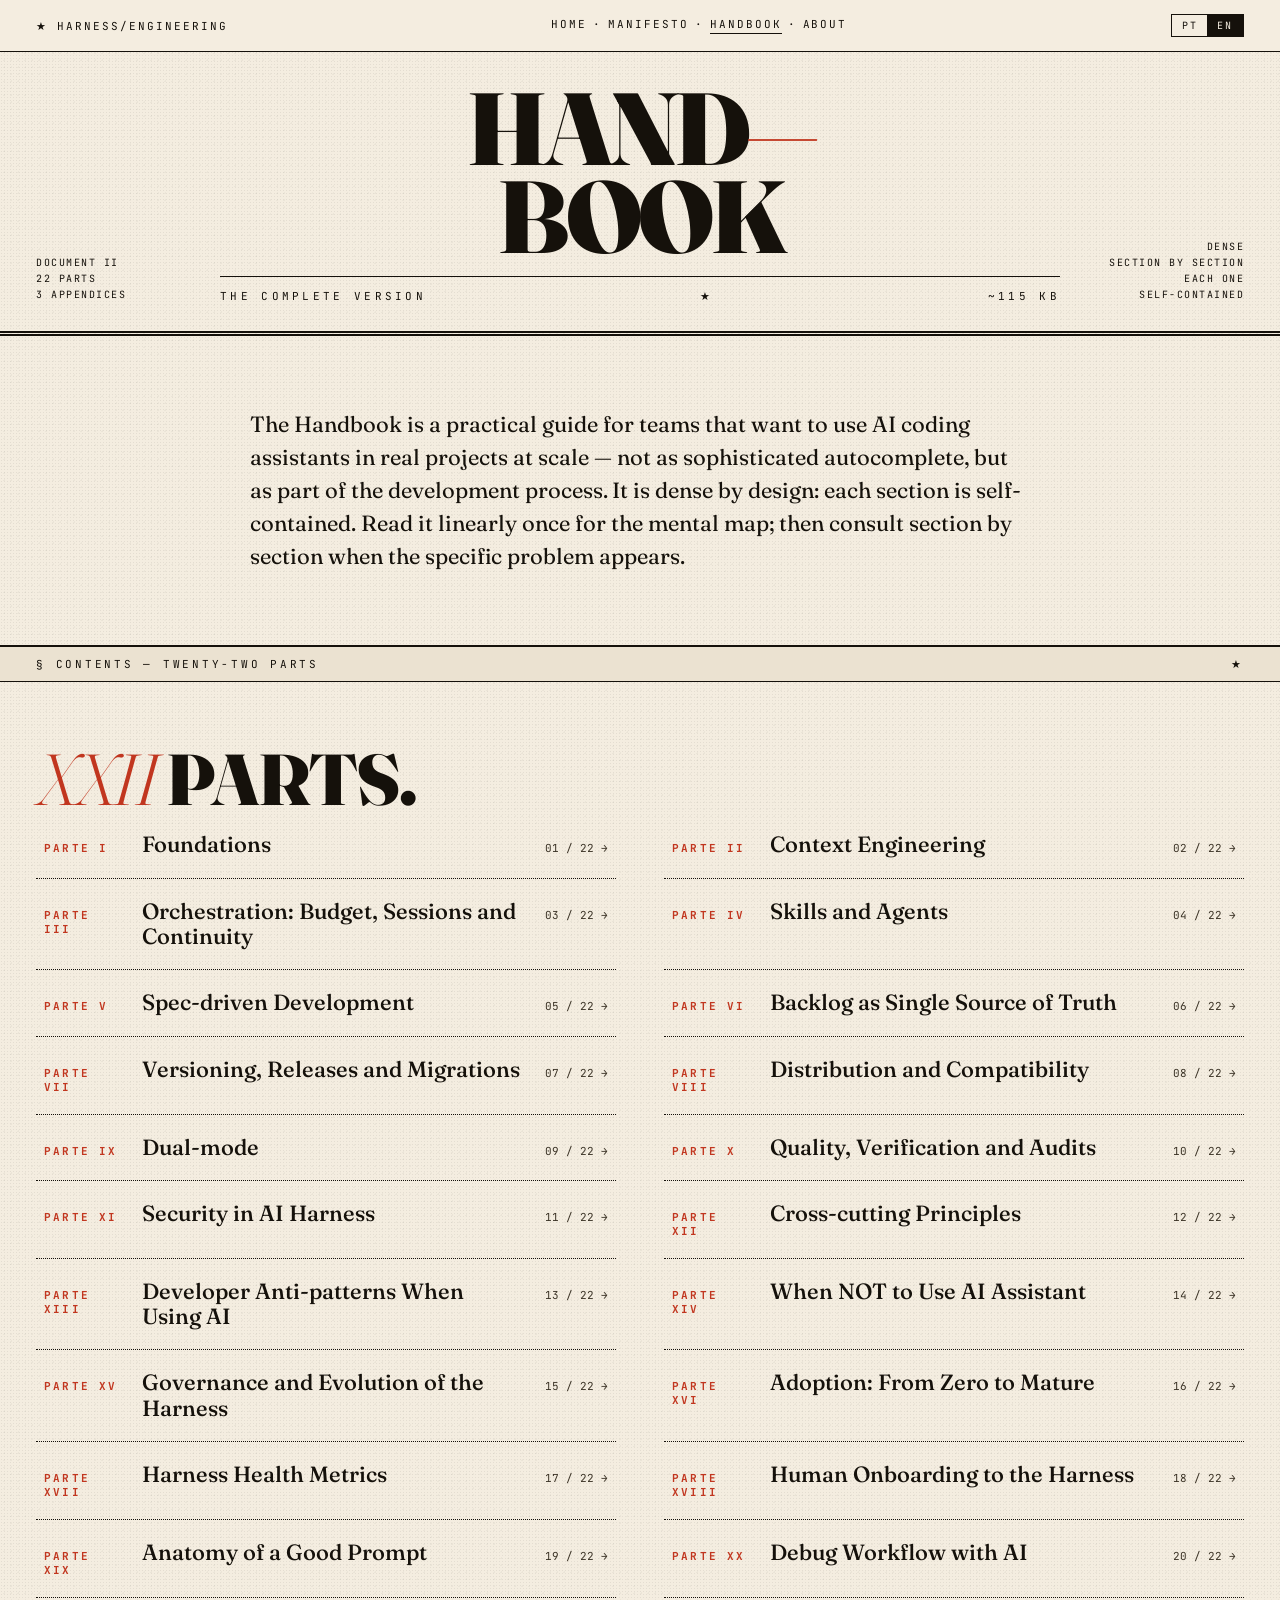
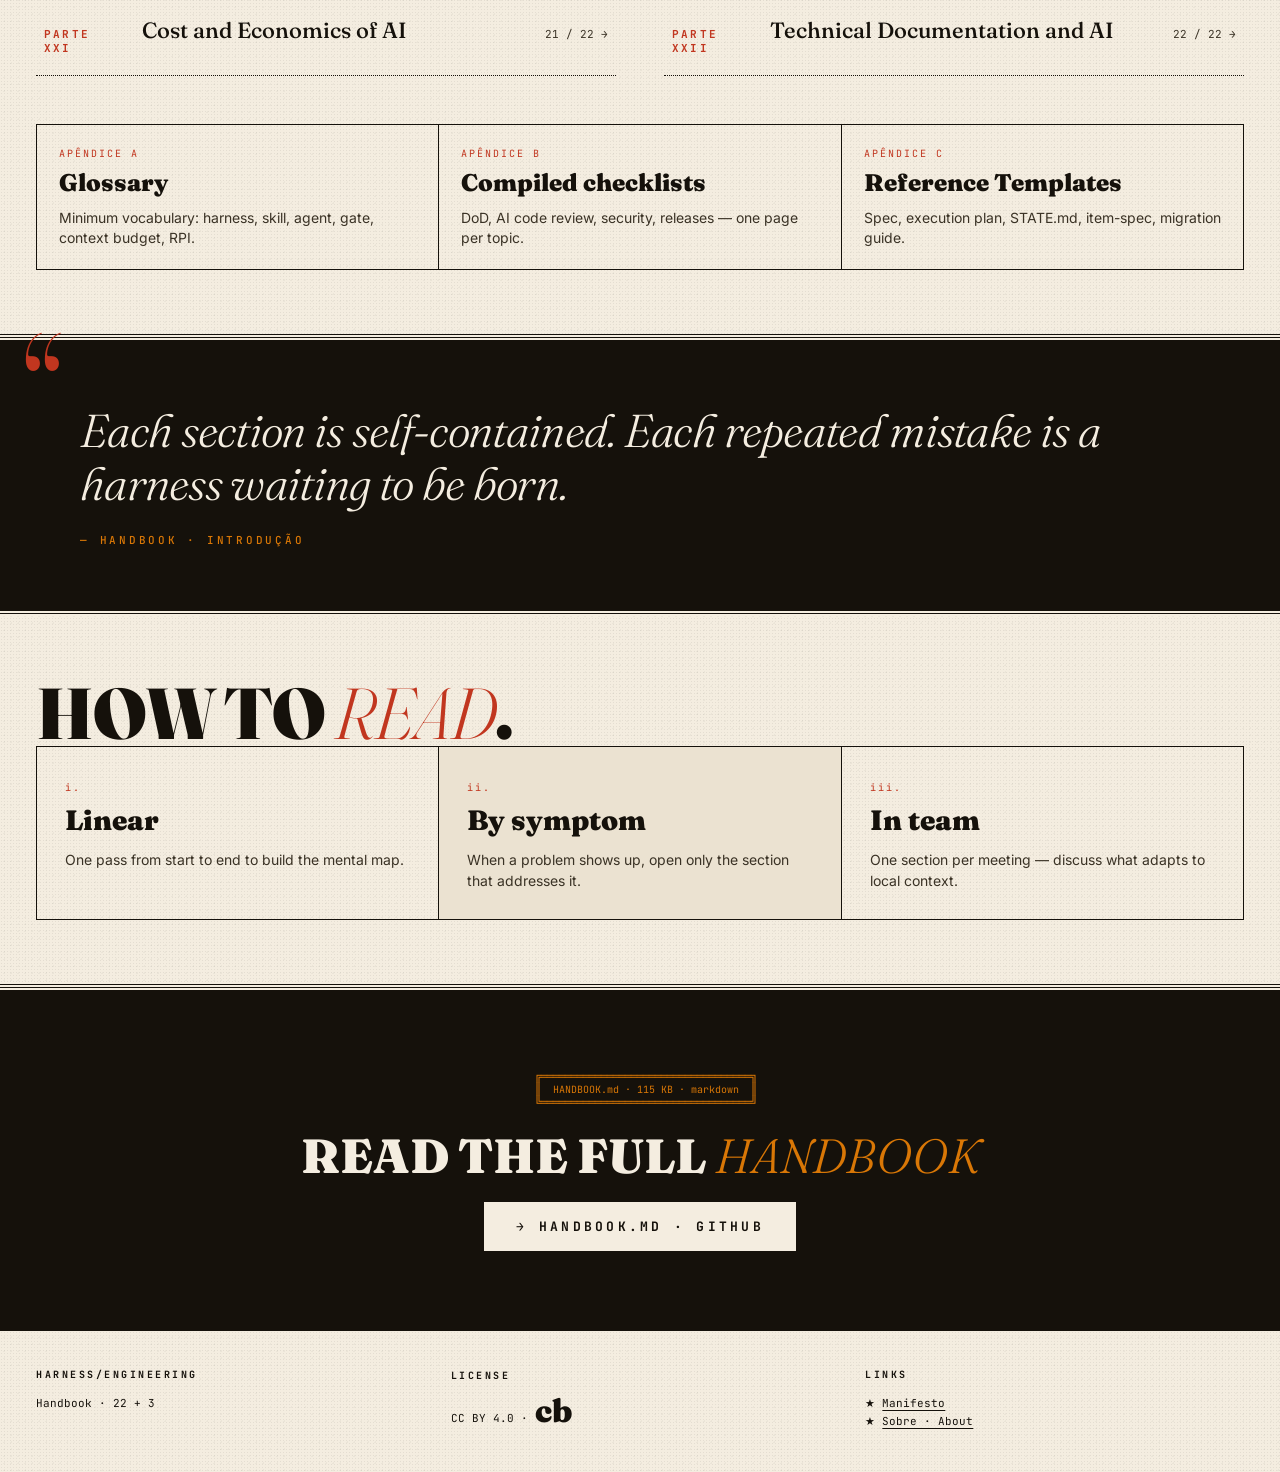
==== docs/a-newsprint/handbook.html @ bcf30520 "Adiciona site bilíngue para navegação visual do Handbook" ====
<!doctype html>
<html lang="pt-BR"><head><meta charset="utf-8">
<title>Handbook · Harness Engineering</title>
<meta name="viewport" content="width=device-width,initial-scale=1">
<link href="https://fonts.googleapis.com/css2?family=Fraunces:opsz,wght@9..144,300..900&family=JetBrains+Mono:wght@400;500;700&family=Inter:wght@400;500;600;700&display=swap" rel="stylesheet">
<link rel="stylesheet" href="shared.css">
<style>
.toc{display:grid;grid-template-columns:repeat(2,1fr);gap:0 48px}
.toc .item{border-bottom:1px dotted var(--ink);padding:0;display:block;cursor:default}
.toc .item a{display:grid;grid-template-columns:80px 1fr auto;gap:18px;align-items:baseline;padding:20px 8px;text-decoration:none;color:var(--ink);transition:background .12s}
.toc .item a:hover{background:var(--paper-2)}
.toc .item a:hover .pn{color:var(--accent)}
.toc .item:hover{background:transparent}
.toc .item .pn{font-family:"JetBrains Mono",monospace;font-size:11px;letter-spacing:.2em;color:var(--accent);font-weight:700}
.toc .item .t{font-family:"Fraunces",serif;font-weight:500;font-size:22px;line-height:1.15}
.toc .item .pg{font-family:"JetBrains Mono",monospace;font-size:11px;color:var(--ink-2)}
.intro p{font-family:"Fraunces",serif;font-size:22px;line-height:1.5;margin-bottom:18px}
.intro p.drop::first-letter{font-family:Fraunces,serif;font-weight:900;font-size:5em;line-height:.85;float:left;padding:6px 12px 0 0;color:var(--accent)}
.appendix{display:grid;grid-template-columns:repeat(3,1fr);border-top:1px solid var(--ink);border-left:1px solid var(--ink);margin-top:48px}
.appendix a{display:block;padding:22px;border-right:1px solid var(--ink);border-bottom:1px solid var(--ink);text-decoration:none;color:var(--ink);transition:background .12s}
.appendix a:hover{background:var(--paper-2)}
.appendix b{font-family:Fraunces,serif;font-weight:900;font-size:24px;display:block;margin-bottom:10px}
.appendix span.d{font-family:Inter,sans-serif;font-size:14px;color:var(--ink-2)}
.appendix .pn{font-family:'JetBrains Mono',monospace;font-size:10px;letter-spacing:.2em;color:var(--accent);display:block;margin-bottom:8px}
@media(max-width:900px){
  .toc,.appendix{grid-template-columns:1fr}
  .toc .item a{grid-template-columns:60px 1fr auto;gap:12px;padding:16px 6px}
  .toc .item .t{font-size:18px}
  .intro{padding:48px 20px !important}
  .intro p.drop::first-letter{font-size:3.5em;padding:4px 8px 0 0}
}
@media(max-width:560px){
  .toc .item a{grid-template-columns:48px 1fr;gap:10px}
  .toc .item .pg{grid-column:2;font-size:10px;color:var(--accent);margin-top:4px}
  .appendix a{padding:18px 16px}
}
</style></head><body data-lang="pt" data-screen-label="A · Handbook">

<nav class="topbar"><div class="left"><span>★ Harness/Engineering</span></div>
<div class="center"><a href="index.html">Home</a> · <a href="manifesto.html">Manifesto</a> · <a href="handbook.html" class="active">Handbook</a> · <a href="about.html"><span class="pt">Sobre</span><span class="en">About</span></a></div>
<div class="right"><span class="lang"><button class="on" data-lang="pt">PT</button><button data-lang="en">EN</button></span></div></nav>

<header class="mast">
  <div class="lside"><span class="pt">Documento II<br>22 partes<br>3 apêndices</span><span class="en">Document II<br>22 parts<br>3 appendices</span></div>
  <div><h1 class="banner">Hand<em>—</em><br>book</h1>
    <div class="tag"><span class="pt">A versão completa</span><span class="en">The complete version</span><span>★</span><span>~115 KB</span></div></div>
  <div class="rside"><span class="pt">Denso<br>Por seção<br>Cada uma<br>independente</span><span class="en">Dense<br>Section by section<br>Each one<br>self-contained</span></div>
</header>

<section class="intro" style="padding:72px 36px"><div style="max-width:780px;margin:0 auto">
  <p class="drop pt">O Handbook é um guia prático para times que querem usar AI coding assistants em projetos reais e em escala — não como autocomplete sofisticado, mas como parte do processo de desenvolvimento.</p>
  <p class="drop en">The Handbook is a practical guide for teams that want to use AI coding assistants in real projects at scale — not as sophisticated autocomplete, but as part of the development process.</p>
  <p class="pt">É denso por design: cada seção é independente. Leia linearmente uma vez para o mapa mental; depois consulte por seção quando aparecer o problema específico.</p>
  <p class="en">It is dense by design: each section is self-contained. Read it linearly once for the mental map; then consult section by section when the specific problem appears.</p>
</div></section>

<div class="sec-head"><span class="num pt">§ Sumário — vinte e duas partes</span><span class="num en">§ Contents — twenty-two parts</span><span>★</span></div>
<section><h2 class="h2 pt"><span class="ord">XXII</span> partes.</h2><h2 class="h2 en"><span class="ord">XXII</span> parts.</h2>
<div class="toc" id="toc"></div>
<div class="appendix" id="appx"></div></section>

<div class="pull">
  <span class="pt">Cada seção é independente. Cada erro repetido é um harness pedindo para nascer.</span>
  <span class="en">Each section is self-contained. Each repeated mistake is a harness waiting to be born.</span>
  <cite>— Handbook · Introdução</cite>
</div>

<section><h2 class="h2 pt">Como <span class="ord">ler</span>.</h2><h2 class="h2 en">How to <span class="ord">read</span>.</h2>
<div style="display:grid;grid-template-columns:repeat(3,1fr);gap:0;border-top:1px solid var(--ink);border-left:1px solid var(--ink)">
  <div style="padding:28px;border-right:1px solid var(--ink);border-bottom:1px solid var(--ink)">
    <span style="font-family:'JetBrains Mono',monospace;font-size:10px;letter-spacing:.2em;color:var(--accent)">i.</span>
    <h4 style="font-family:Fraunces,serif;font-weight:900;font-size:28px;margin:8px 0 12px"><span class="pt">Linear</span><span class="en">Linear</span></h4>
    <p style="font-family:Inter,sans-serif;font-size:14px;line-height:1.5;color:var(--ink-2)"><span class="pt">Uma passada do início ao fim para construir o mapa mental.</span><span class="en">One pass from start to end to build the mental map.</span></p></div>
  <div style="padding:28px;border-right:1px solid var(--ink);border-bottom:1px solid var(--ink);background:var(--paper-2)">
    <span style="font-family:'JetBrains Mono',monospace;font-size:10px;letter-spacing:.2em;color:var(--accent)">ii.</span>
    <h4 style="font-family:Fraunces,serif;font-weight:900;font-size:28px;margin:8px 0 12px"><span class="pt">Por sintoma</span><span class="en">By symptom</span></h4>
    <p style="font-family:Inter,sans-serif;font-size:14px;line-height:1.5;color:var(--ink-2)"><span class="pt">Quando aparece um problema, abrir só a seção que trata dele.</span><span class="en">When a problem shows up, open only the section that addresses it.</span></p></div>
  <div style="padding:28px;border-right:1px solid var(--ink);border-bottom:1px solid var(--ink)">
    <span style="font-family:'JetBrains Mono',monospace;font-size:10px;letter-spacing:.2em;color:var(--accent)">iii.</span>
    <h4 style="font-family:Fraunces,serif;font-weight:900;font-size:28px;margin:8px 0 12px"><span class="pt">Em time</span><span class="en">In team</span></h4>
    <p style="font-family:Inter,sans-serif;font-size:14px;line-height:1.5;color:var(--ink-2)"><span class="pt">Uma seção por reunião — discutir o que adapta ao contexto local.</span><span class="en">One section per meeting — discuss what adapts to local context.</span></p></div>
</div></section>

<div style="padding:80px 36px;background:var(--ink);color:var(--paper);text-align:center;border-top:5px double var(--paper)">
  <pre style="font-family:'JetBrains Mono',monospace;font-size:10px;color:var(--accent-2);margin-bottom:24px;white-space:pre">  ╔═══════════════════════════════════╗
  ║  HANDBOOK.md · 115 KB · markdown  ║
  ╚═══════════════════════════════════╝</pre>
  <h3 style="font-family:Fraunces,serif;font-weight:900;font-size:48px;line-height:.95;margin-bottom:24px;text-transform:uppercase">
    <span class="pt">Leia o <i style="color:var(--accent-2);font-weight:300">Handbook</i> completo</span>
    <span class="en">Read the full <i style="color:var(--accent-2);font-weight:300">Handbook</i></span>
  </h3>
  <a href="https://github.com/gabrielferreira/harness-engineering/blob/main/HANDBOOK.md" target="_blank" style="display:inline-block;background:var(--paper);color:var(--ink);padding:16px 32px;font-family:'JetBrains Mono',monospace;font-weight:700;font-size:13px;letter-spacing:.25em;text-transform:uppercase;text-decoration:none">→ HANDBOOK.md · GitHub</a>
</div>

<footer>
  <div><h5>Harness/Engineering</h5><p>Handbook · 22 + 3</p></div>
  <div><h5 class="pt">Licença</h5><h5 class="en">License</h5><p>CC BY 4.0 · <span class="cc">cb</span></p></div>
  <div><h5>Links</h5><p>★ <a href="manifesto.html">Manifesto</a></p><p>★ <a href="about.html">Sobre · About</a></p></div>
</footer>

<script src="data.js"></script>
<script>
const PA = window.HE_DATA.parts;
const ROMAN=["I","II","III","IV","V","VI","VII","VIII","IX","X","XI","XII","XIII","XIV","XV","XVI","XVII","XVIII","XIX","XX","XXI","XXII"];
const toc = document.getElementById('toc');
PA.forEach((p,i)=>{
  const d=document.createElement('div');d.className='item';
  d.innerHTML=`<a href="part.html?p=${i+1}"><span class="pn">PARTE ${ROMAN[i]}</span>
    <span class="t"><span class="pt">${p.pt}</span><span class="en">${p.en}</span></span>
    <span class="pg">${String(i+1).padStart(2,'0')} / 22 →</span></a>`;
  toc.appendChild(d);
});
const APPX=[
  {l:"A",t:{pt:"Glossário",en:"Glossary"},d:{pt:"Vocabulário mínimo: harness, skill, agent, gate, context budget, RPI.",en:"Minimum vocabulary: harness, skill, agent, gate, context budget, RPI."}},
  {l:"B",t:{pt:"Checklists compiladas",en:"Compiled checklists"},d:{pt:"DoD, code review de AI, segurança, releases — em uma página por tópico.",en:"DoD, AI code review, security, releases — one page per topic."}},
  {l:"C",t:{pt:"Templates de Referência",en:"Reference Templates"},d:{pt:"Spec, plano de execução, STATE.md, item-spec, migration guide.",en:"Spec, execution plan, STATE.md, item-spec, migration guide."}}
];
const ax=document.getElementById('appx');
APPX.forEach(a=>{
  const d=document.createElement('a');
  d.href=`part.html?a=${a.l}`;
  d.innerHTML=`<span class="pn">APÊNDICE ${a.l}</span><b><span class="pt">${a.t.pt}</span><span class="en">${a.t.en}</span></b><span class="d"><span class="pt">${a.d.pt}</span><span class="en">${a.d.en}</span></span>`;
  ax.appendChild(d);
});
</script>
<script src="lang.js"></script>
</body></html>
---- docs/a-newsprint/shared.css ----
:root{--paper:#f4ede0;--paper-2:#ebe2d1;--ink:#15110b;--ink-2:#3a3225;--accent:#c1361f;--accent-2:#d97706}
*{box-sizing:border-box;margin:0;padding:0}
html,body{background:var(--paper);color:var(--ink);font-family:"Fraunces",Georgia,serif;-webkit-text-size-adjust:100%}
body{background-image:radial-gradient(rgba(21,17,11,.07) 1px,transparent 1px),radial-gradient(rgba(21,17,11,.04) 1px,transparent 1px);background-size:3px 3px,7px 7px;background-position:0 0,1px 1px;overflow-x:hidden}
a{color:inherit}
img,svg,table{max-width:100%}

.topbar{border-bottom:1.5px solid var(--ink);padding:14px 36px;display:flex;align-items:center;justify-content:space-between;gap:14px;font-family:"JetBrains Mono",monospace;font-size:11px;letter-spacing:.18em;text-transform:uppercase;background:var(--paper);position:sticky;top:0;z-index:50;flex-wrap:wrap}
.topbar .left{flex:0 0 auto}
.topbar .center{flex:1 1 auto;text-align:center;display:flex;justify-content:center;flex-wrap:wrap;gap:0 6px}
.topbar .center a{text-decoration:none;border-bottom:1px solid transparent;padding-bottom:2px;display:inline-block}
.topbar .center a.active{border-bottom-color:var(--ink)}
.topbar .center a:hover{border-bottom-color:var(--accent)}
.topbar .right{flex:0 0 auto}
.lang{display:inline-flex;border:1px solid var(--ink)}
.lang button{background:transparent;border:0;padding:4px 10px;font-family:inherit;font-size:10px;letter-spacing:.18em;cursor:pointer;color:var(--ink)}
.lang button.on{background:var(--ink);color:var(--paper)}

.mast{border-bottom:5px double var(--ink);padding:32px 36px 28px;display:grid;grid-template-columns:160px 1fr 160px;align-items:end;gap:24px}
.mast .lside,.mast .rside{font-family:"JetBrains Mono",monospace;font-size:10px;letter-spacing:.15em;text-transform:uppercase;line-height:1.6}
.mast .rside{text-align:right}
.mast h1.banner{font-family:"Fraunces",serif;font-weight:900;font-variation-settings:"opsz" 144;font-size:clamp(40px,8vw,108px);line-height:.86;letter-spacing:-.04em;text-align:center;text-transform:uppercase;hyphens:none}
.mast h1.banner em{font-style:italic;font-weight:400;color:var(--accent)}
.mast .tag{text-align:center;font-family:"JetBrains Mono",monospace;font-size:11px;letter-spacing:.3em;text-transform:uppercase;margin-top:16px;padding-top:12px;border-top:1px solid var(--ink);display:flex;justify-content:space-between;flex-wrap:wrap;gap:6px}

.sec-head{border-top:1.5px solid var(--ink);border-bottom:1.5px solid var(--ink);padding:10px 36px;display:flex;justify-content:space-between;align-items:center;gap:12px;flex-wrap:wrap;font-family:"JetBrains Mono",monospace;font-size:11px;letter-spacing:.25em;text-transform:uppercase;background:var(--paper-2)}
section{padding:64px 36px;border-bottom:1.5px solid var(--ink)}
section .h2{font-family:"Fraunces",serif;font-variation-settings:"opsz" 144;font-weight:900;font-size:clamp(32px,6vw,72px);line-height:.92;letter-spacing:-.02em;margin-bottom:36px;text-transform:uppercase}
section .h2 .ord{color:var(--accent);font-style:italic;font-weight:300}

.prin .row{display:grid;grid-template-columns:80px 1fr 1fr;gap:24px;border-top:1px solid var(--ink);padding:22px 0;align-items:start}
.prin .row:last-child{border-bottom:1px solid var(--ink)}
.prin .num{font-family:"Fraunces",serif;font-weight:900;font-size:48px;line-height:1;letter-spacing:-.04em}
.prin h4{font-family:"Fraunces",serif;font-weight:900;font-size:24px;line-height:1.05}
.prin p{font-family:"Inter",sans-serif;font-size:14px;line-height:1.55;color:var(--ink-2)}

.pull{margin:0;padding:64px 80px;background:var(--ink);color:var(--paper);font-family:"Fraunces",serif;font-style:italic;font-weight:300;font-size:clamp(22px,3.6vw,52px);line-height:1.15;letter-spacing:-.015em;border-top:5px double var(--paper);border-bottom:5px double var(--paper);position:relative}
.pull::before{content:"“";font-size:180px;line-height:0;position:absolute;top:64px;left:24px;color:var(--accent);font-style:normal}
.pull cite{display:block;margin-top:24px;font-style:normal;font-family:"JetBrains Mono",monospace;font-size:11px;letter-spacing:.25em;text-transform:uppercase;color:var(--accent-2);font-weight:500}

.commits{display:grid;grid-template-columns:repeat(2,1fr);border-top:1px solid var(--ink);border-left:1px solid var(--ink)}
.commit{padding:28px 24px;border-right:1px solid var(--ink);border-bottom:1px solid var(--ink);display:flex;gap:18px;align-items:flex-start}
.commit .x{font-family:"Fraunces",serif;font-weight:900;font-size:34px;line-height:.9;color:var(--accent)}
.commit p{font-family:"Inter",sans-serif;font-size:15px;line-height:1.5}
.commit b{font-family:"Fraunces",serif;font-weight:900;font-size:18px;display:block;margin-bottom:6px}

footer{padding:36px;display:grid;grid-template-columns:1fr 1fr 1fr;gap:36px;font-family:"JetBrains Mono",monospace;font-size:11px;line-height:1.6}
footer h5{font-weight:700;letter-spacing:.25em;text-transform:uppercase;margin-bottom:12px;font-size:10px}
footer .cc{font-size:32px;font-family:"Fraunces",serif;font-weight:900}
footer a{text-decoration:underline;text-underline-offset:3px}

.pt{display:inline}
.en{display:none}
body[data-lang="en"] .pt{display:none}
body[data-lang="en"] .en{display:inline}

/* Tablet */
@media(max-width:900px){
  .topbar{padding:12px 20px;font-size:10px;letter-spacing:.14em}
  .topbar .center{order:3;flex-basis:100%;justify-content:flex-start;border-top:1px dotted var(--ink);padding-top:10px;margin-top:4px}
  .mast{grid-template-columns:1fr;padding:28px 20px 22px;gap:14px}
  .mast .lside,.mast .rside{text-align:left}
  .mast .tag{font-size:9px;letter-spacing:.18em}
  .sec-head{padding:10px 20px;font-size:10px;letter-spacing:.18em}
  section{padding:48px 20px}
  .commits{grid-template-columns:1fr}
  .prin .row{grid-template-columns:60px 1fr;gap:16px}
  .prin .row p{grid-column:2}
  .prin .num{font-size:36px}
  .pull{padding:48px 28px}
  .pull::before{top:42px;left:8px;font-size:120px}
  footer{grid-template-columns:1fr;padding:28px 20px;gap:24px}
}
/* Phone */
@media(max-width:560px){
  .topbar{padding:10px 14px}
  .topbar .left{font-size:10px}
  .mast{padding:22px 14px 20px}
  .mast h1.banner{font-size:clamp(36px,12vw,80px)}
  .mast .tag{justify-content:flex-start;gap:8px}
  .sec-head{padding:8px 14px;flex-direction:column;align-items:flex-start;gap:4px}
  section{padding:40px 14px}
  section .h2{font-size:clamp(28px,9vw,48px);margin-bottom:24px}
  .prin .row{grid-template-columns:44px 1fr;gap:12px;padding:18px 0}
  .prin .num{font-size:28px}
  .prin h4{font-size:20px}
  .pull{padding:40px 18px;font-size:clamp(20px,6vw,30px)}
  .pull::before{display:none}
  .commit{padding:22px 16px;gap:12px}
  .commit .x{font-size:26px}
  footer{padding:24px 14px}
}
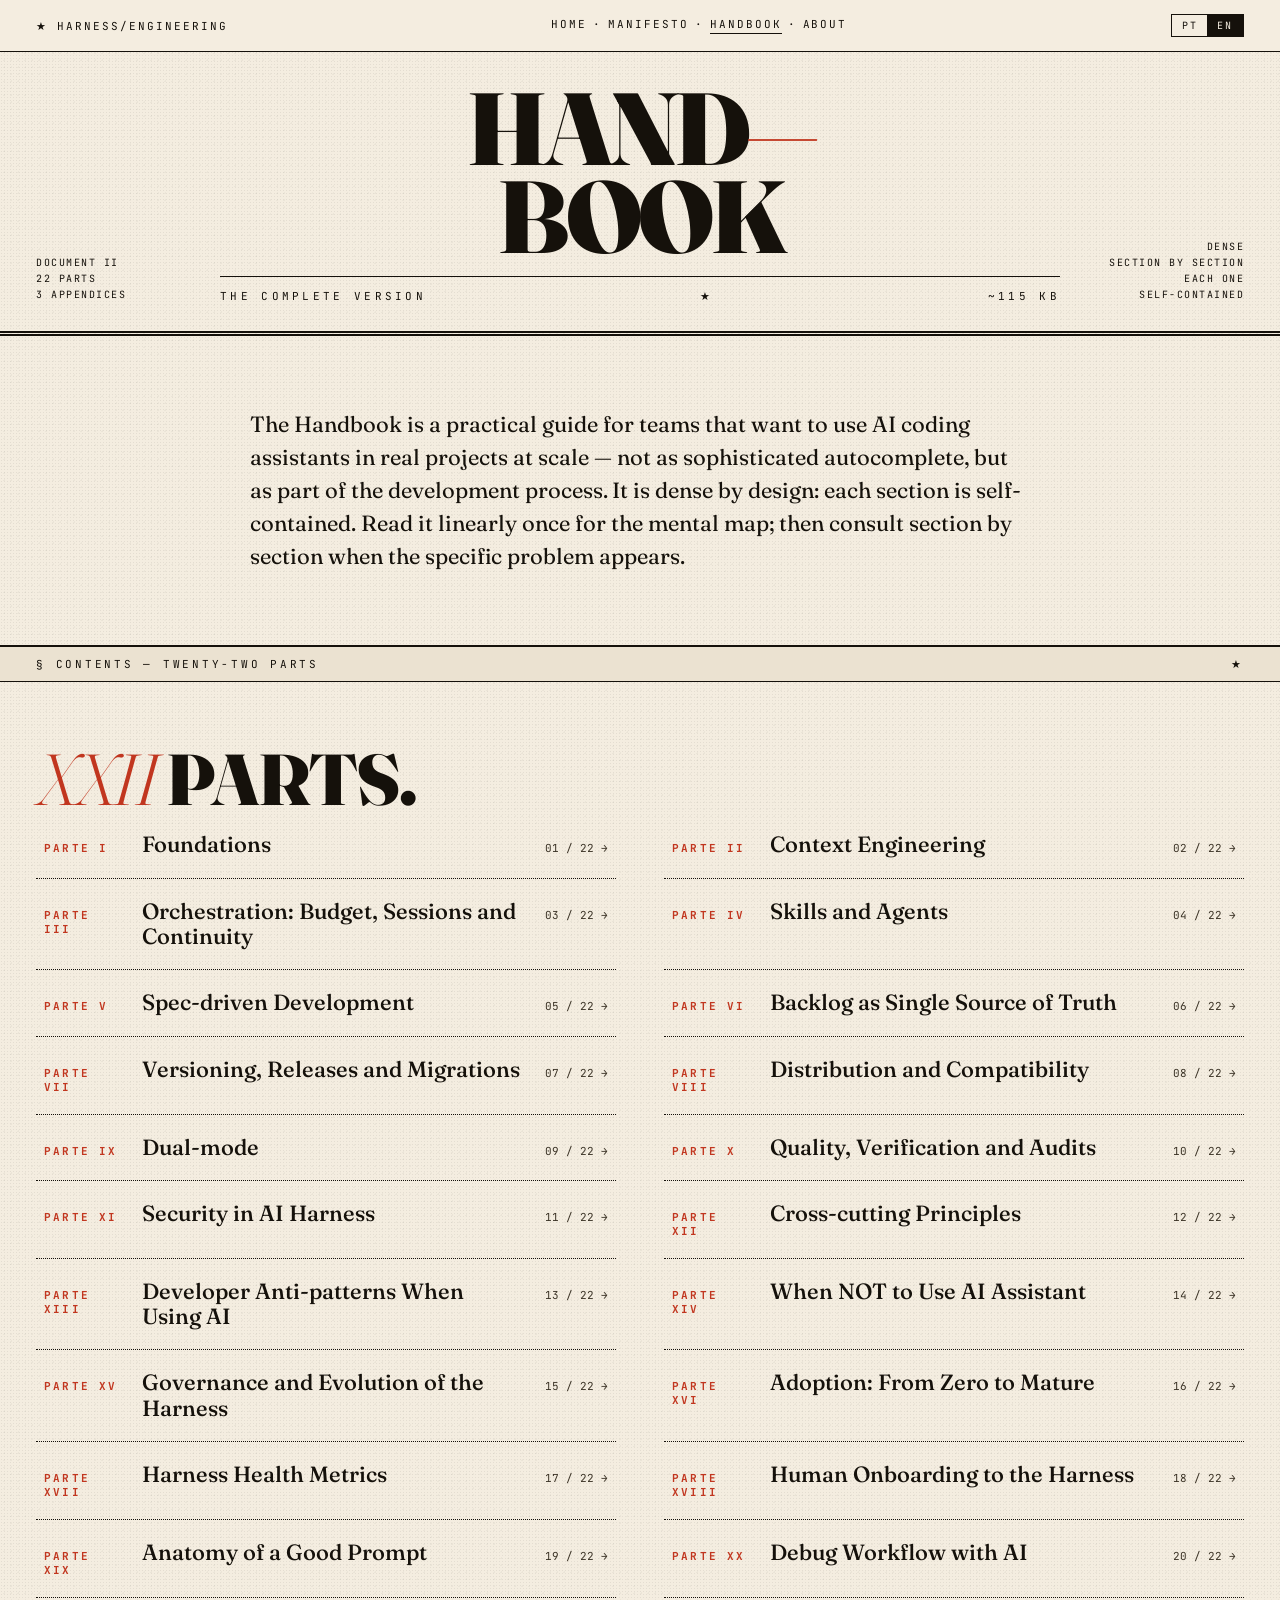
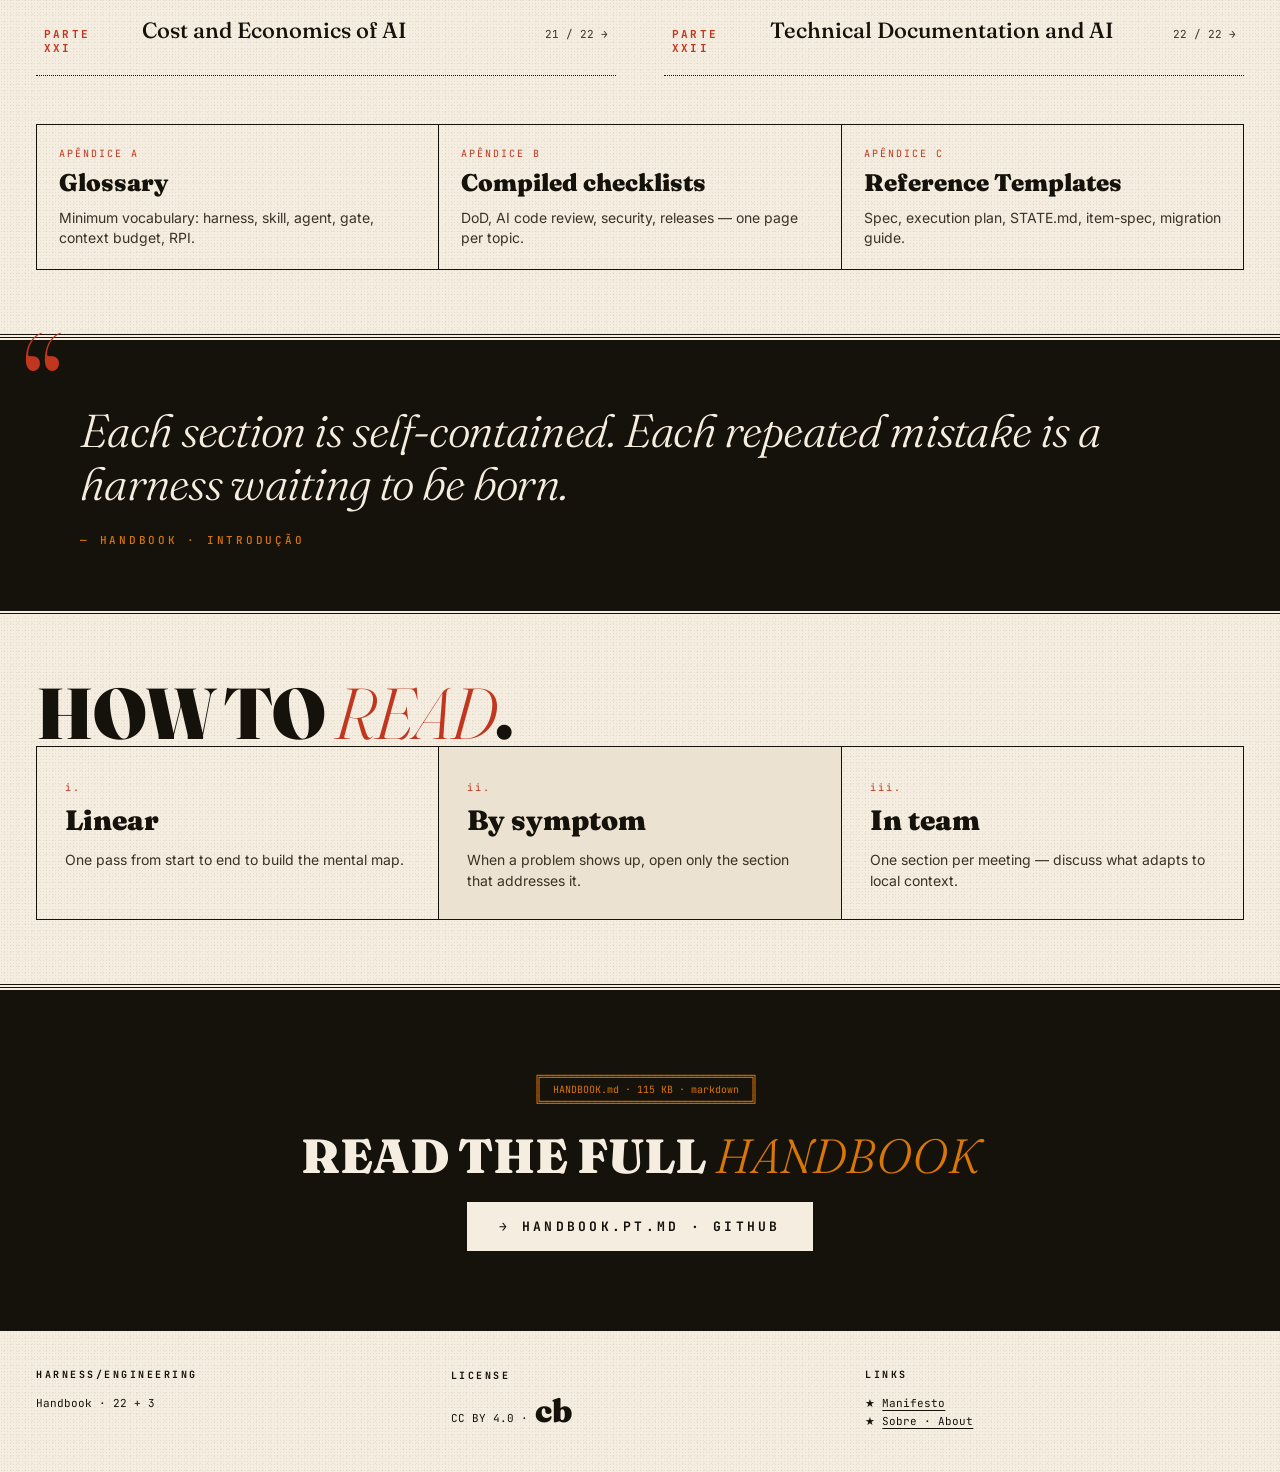
==== commit 2299e1f6: "Split bilingual root .md files into per-language pairs Cria arquivos por idioma na raiz para leitura" ====
--- a/docs/a-newsprint/handbook.html
+++ b/docs/a-newsprint/handbook.html
@@ -89,7 +89,7 @@
     <span class="pt">Leia o <i style="color:var(--accent-2);font-weight:300">Handbook</i> completo</span>
     <span class="en">Read the full <i style="color:var(--accent-2);font-weight:300">Handbook</i></span>
   </h3>
-  <a href="https://github.com/gabrielferreira/harness-engineering/blob/main/HANDBOOK.md" target="_blank" style="display:inline-block;background:var(--paper);color:var(--ink);padding:16px 32px;font-family:'JetBrains Mono',monospace;font-weight:700;font-size:13px;letter-spacing:.25em;text-transform:uppercase;text-decoration:none">→ HANDBOOK.md · GitHub</a>
+  <a id="handbook-link" href="https://github.com/gabrielferreira/harness-engineering/blob/main/HANDBOOK.md" target="_blank" style="display:inline-block;background:var(--paper);color:var(--ink);padding:16px 32px;font-family:'JetBrains Mono',monospace;font-weight:700;font-size:13px;letter-spacing:.25em;text-transform:uppercase;text-decoration:none">→ HANDBOOK.md · GitHub</a>
 </div>
 
 <footer>
@@ -122,6 +122,16 @@
   d.innerHTML=`<span class="pn">APÊNDICE ${a.l}</span><b><span class="pt">${a.t.pt}</span><span class="en">${a.t.en}</span></b><span class="d"><span class="pt">${a.d.pt}</span><span class="en">${a.d.en}</span></span>`;
   ax.appendChild(d);
 });
+function syncHandbookLink(){
+  const file = document.body.dataset.lang === 'pt' ? 'HANDBOOK.pt.md' : 'HANDBOOK.md';
+  const a = document.getElementById('handbook-link');
+  a.href = `https://github.com/gabrielferreira/harness-engineering/blob/main/${file}`;
+  a.textContent = `→ ${file} · GitHub`;
+}
+syncHandbookLink();
+document.querySelectorAll('.lang button').forEach(b => {
+  b.addEventListener('click', () => setTimeout(syncHandbookLink, 20));
+});
 </script>
 <script src="lang.js"></script>
 </body></html>
